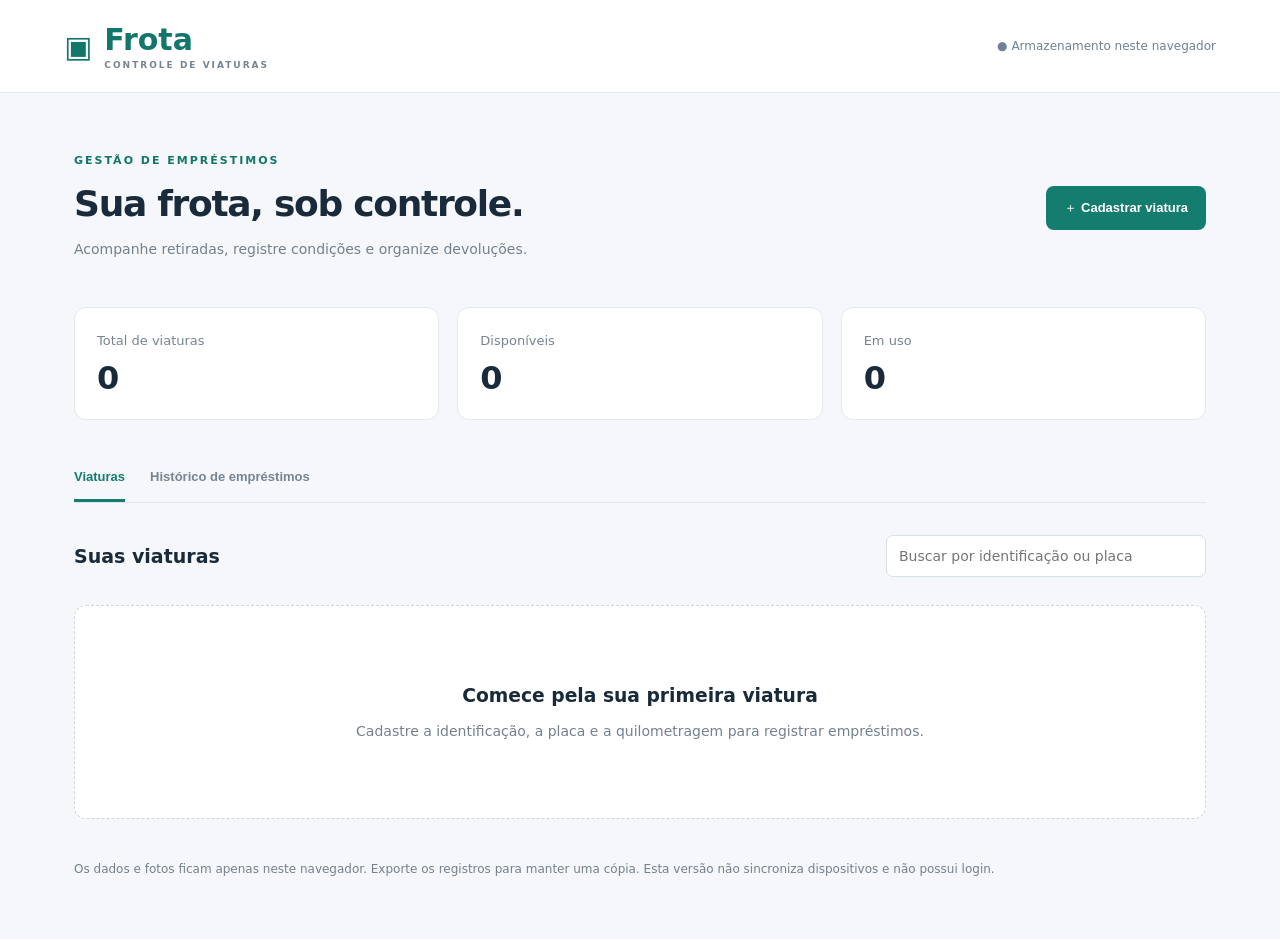
==== google-apps-script/Index.html @ 97249748 "Cria aplicativo de empréstimo de viaturas e integração Google" ====
<!doctype html>
<html lang="pt-BR">
  <head><base target="_top">
    <meta charset="UTF-8" />
    <meta name="viewport" content="width=device-width,initial-scale=1" />
    <title>Frota • Controle de viaturas</title>
    <style>
:root {
  font-family:
    Inter,
    system-ui,
    -apple-system,
    sans-serif;
  color: #192b3b;
  background: #f5f7fa;
  font-synthesis: none;
}
* {
  box-sizing: border-box;
}
body {
  margin: 0;
}
header {
  background: white;
  border-bottom: 1px solid #e3e9ef;
  display: flex;
  justify-content: space-between;
  align-items: center;
  padding: 22px max(5vw, 20px);
}
.brand {
  display: flex;
  gap: 12px;
  align-items: center;
  text-decoration: none;
  color: #12766a;
  font-size: 30px;
  font-weight: 800;
}
.brand small {
  display: block;
  font-size: 9px;
  letter-spacing: 2px;
  color: #778493;
  margin-top: 3px;
}
.local {
  font-size: 12px;
  color: #718096;
}
main {
  max-width: 1180px;
  margin: auto;
  padding: 48px 24px;
}
.heading {
  display: flex;
  justify-content: space-between;
  align-items: center;
  gap: 20px;
}
.eyebrow {
  font-size: 11px;
  letter-spacing: 2px;
  color: #12766a;
  font-weight: 800;
}
h1 {
  font-size: 36px;
  letter-spacing: -1.3px;
  margin: 12px 0;
}
p {
  color: #74818f;
  font-size: 14px;
  line-height: 1.7;
}
button {
  border: 0;
  border-radius: 8px;
  background: #147d70;
  color: white;
  padding: 13px 18px;
  font-weight: 650;
  cursor: pointer;
  font-size: 13px;
}
button:hover {
  filter: brightness(0.95);
}
button:disabled {
  opacity: 0.5;
  cursor: wait;
}
.secondary {
  background: #edf4f3;
  color: #126e62;
}
.stats {
  display: grid;
  grid-template-columns: repeat(3, 1fr);
  gap: 18px;
  margin: 32px 0;
}
.stat {
  background: white;
  border: 1px solid #e4e9ef;
  border-radius: 12px;
  padding: 22px;
}
.stat span {
  color: #778493;
  font-size: 13px;
}
.stat strong {
  display: block;
  font-size: 32px;
  margin-top: 10px;
}
nav {
  display: flex;
  gap: 25px;
  border-bottom: 1px solid #dfe6ed;
  margin: 34px 0 26px;
}
nav button {
  border-radius: 0;
  background: none;
  color: #788492;
  padding: 15px 0;
  border-bottom: 3px solid transparent;
}
nav button.active {
  color: #147d70;
  border-color: #147d70;
}
.section-title {
  display: flex;
  justify-content: space-between;
  align-items: center;
  gap: 16px;
  margin-bottom: 22px;
}
h2 {
  font-size: 19px;
}
input,
textarea,
select {
  width: 100%;
  padding: 12px;
  border: 1px solid #d9e1e8;
  border-radius: 7px;
  background: white;
  color: #263b4a;
  font: inherit;
  font-size: 14px;
}
#search {
  max-width: 320px;
}
.grid {
  display: grid;
  grid-template-columns: repeat(3, 1fr);
  gap: 20px;
}
.card {
  border: 1px solid #e0e7ed;
  background: white;
  border-radius: 12px;
  padding: 22px;
}
.vehicle-icon {
  font-size: 30px;
  background: #f0f5f8;
  padding: 18px;
  border-radius: 9px;
  margin: 16px 0;
}
.badge {
  font-size: 11px;
  padding: 6px 9px;
  border-radius: 20px;
  background: #e5f6ef;
  color: #16855a;
  font-weight: 700;
}
.badge.busy {
  background: #fff1db;
  color: #a66d0e;
}
.card h3 {
  margin: 14px 0 5px;
}
.plate {
  font-size: 12px;
  color: #718096;
  letter-spacing: 1px;
}
.card button {
  width: 100%;
  margin-top: 18px;
}
.empty {
  padding: 60px 24px;
  text-align: center;
  background: white;
  border: 1px dashed #ccd8e1;
  border-radius: 12px;
  grid-column: 1/-1;
}
.empty h3 {
  margin-bottom: 8px;
}
.footnote {
  font-size: 12px;
  margin-top: 40px;
}
dialog {
  width: min(720px, 94vw);
  border: 0;
  border-radius: 15px;
  padding: 26px;
  max-height: 90vh;
  overflow: auto;
  box-shadow: 0 20px 100px #10283740;
}
dialog::backdrop {
  background: #10253788;
}
.dialog-top {
  display: flex;
  justify-content: space-between;
  align-items: center;
  margin-bottom: 15px;
}
.icon {
  background: #f0f3f6;
  color: #667785;
  padding: 8px 12px;
}
label {
  display: block;
  font-size: 13px;
  font-weight: 600;
  margin: 12px 0 6px;
}
.fields {
  display: grid;
  grid-template-columns: 1fr 1fr;
  gap: 0 16px;
}
.full {
  grid-column: 1/-1;
}
.photos {
  display: grid;
  grid-template-columns: 1fr 1fr;
  gap: 12px;
}
.photo {
  background: #f7f9fb;
  border: 1px dashed #ccd6df;
  border-radius: 8px;
  padding: 12px;
}
.photo input {
  padding: 6px;
  font-size: 11px;
}
.photo img {
  width: 100%;
  height: 110px;
  object-fit: cover;
  margin-top: 8px;
  border-radius: 5px;
}
.equipment {
  display: grid;
  grid-template-columns: 1fr 1fr 1fr;
  gap: 10px;
}
.actions {
  display: flex;
  justify-content: flex-end;
  gap: 10px;
  margin-top: 24px;
}
.note {
  background: #edf5f4;
  padding: 12px;
  border-radius: 8px;
  font-size: 12px;
  color: #427168;
}
.record {
  background: white;
  border: 1px solid #e0e7ed;
  padding: 20px;
  border-radius: 10px;
  display: flex;
  align-items: center;
  justify-content: space-between;
  gap: 16px;
  margin-bottom: 12px;
}
.record p {
  margin: 5px 0;
}
.record button {
  flex-shrink: 0;
}
.error {
  color: #b83232;
  font-size: 13px;
}
#toast {
  position: fixed;
  bottom: 24px;
  left: 50%;
  transform: translateX(-50%);
  background: #173e36;
  color: white;
  border-radius: 8px;
  padding: 14px 22px;
  display: none;
  z-index: 5;
}
dl {
  display: grid;
  grid-template-columns: 130px 1fr;
  gap: 10px;
  font-size: 14px;
}
dt {
  color: #73818e;
}
dd {
  margin: 0;
  overflow-wrap: anywhere;
}
@media (max-width: 760px) {
  .heading {
    align-items: flex-start;
    flex-direction: column;
  }
  h1 {
    font-size: 29px;
  }
  .grid {
    grid-template-columns: 1fr;
  }
  .stats {
    gap: 8px;
  }
  .stat {
    padding: 15px;
  }
  .stat span {
    font-size: 11px;
  }
  .local {
    max-width: 140px;
    text-align: right;
    font-size: 10px;
  }
  .section-title {
    align-items: flex-start;
    flex-direction: column;
  }
  #search {
    max-width: none;
  }
  .fields,
  .equipment {
    grid-template-columns: 1fr;
  }
  .record {
    align-items: flex-start;
    flex-direction: column;
  }
  main {
    padding-top: 28px;
  }
}

</style>
  </head>
  <body>
    <header>
      <a class="brand" href="#"
        >▣ <span>Frota<small>CONTROLE DE VIATURAS</small></span></a
      ><span class="local">● Armazenamento neste navegador</span>
    </header>
    <main>
      <div class="heading">
        <div>
          <p class="eyebrow">GESTÃO DE EMPRÉSTIMOS</p>
          <h1>Sua frota, sob controle.</h1>
          <p>Acompanhe retiradas, registre condições e organize devoluções.</p>
        </div>
        <button id="addVehicle">＋ Cadastrar viatura</button>
      </div>
      <div id="stats" class="stats"></div>
      <nav>
        <button class="active" data-tab="fleet">Viaturas</button
        ><button data-tab="history">Histórico de empréstimos</button>
      </nav>
      <section id="fleet">
        <div class="section-title">
          <h2>Suas viaturas</h2>
          <input
            id="search"
            placeholder="Buscar por identificação ou placa"
            aria-label="Buscar viaturas"
          />
        </div>
        <div id="vehicles" class="grid"></div>
      </section>
      <section id="history" hidden>
        <div class="section-title">
          <h2>Histórico de empréstimos</h2>
          <button id="export" class="secondary">
            Exportar registros (JSON)
          </button>
        </div>
        <div id="records"></div>
      </section>
      <p class="footnote">
        Os dados e fotos ficam apenas neste navegador. Exporte os registros para
        manter uma cópia. Esta versão não sincroniza dispositivos e não possui
        login.
      </p>
    </main>
    <dialog id="modal">
      <div class="dialog-top">
        <h2 id="modalTitle"></h2>
        <button id="close" class="icon" aria-label="Fechar">✕</button>
      </div>
      <div id="modalBody"></div>
    </dialog>
    <div id="toast" role="status"></div>
    <script>
"use strict";
const $ = (s) => document.querySelector(s),
  key = "frota-v1";
const cloud =
  typeof google !== "undefined" && google.script && google.script.run;
let version = null;
const rpc = (name, ...args) =>
  new Promise((resolve, reject) =>
    google.script.run
      .withSuccessHandler(resolve)
      .withFailureHandler(reject)
      [name](...args),
  );
let db = { vehicles: [], loans: [] };
try {
  const saved = cloud ? null : JSON.parse(localStorage.getItem(key));
  if (saved && Array.isArray(saved.vehicles) && Array.isArray(saved.loans))
    db = saved;
} catch {
  alert(
    "Não foi possível ler os dados locais. Exporte uma cópia antes de registrar novos dados.",
  );
}
const esc = (v) =>
  String(v ?? "").replace(
    /[&<>"']/g,
    (c) =>
      ({ "&": "&amp;", "<": "&lt;", ">": "&gt;", '"': "&quot;", "'": "&#39;" })[
        c
      ],
  );
const date = (v) => new Date(v).toLocaleString("pt-BR");
const active = (id) => db.loans.find((l) => l.vehicleId === id && !l.returned);
const vehicle = (id) => db.vehicles.find((v) => v.id === id);
function toast(message) {
  $("#toast").textContent = message;
  $("#toast").style.display = "block";
  setTimeout(() => ($("#toast").style.display = "none"), 4000);
}
async function save(next) {
  if (cloud) {
    let change;
    if (next.vehicles.length === db.vehicles.length + 1)
      change = {
        type: "vehicle",
        vehicle: next.vehicles[next.vehicles.length - 1],
      };
    else if (next.loans.length === db.loans.length + 1)
      change = { type: "loan", loan: next.loans[next.loans.length - 1] };
    else {
      const updated = next.loans.find(
        (l) => l.returned && !db.loans.find((old) => old.id === l.id)?.returned,
      );
      if (!updated) throw new Error("Operação inválida.");
      change = {
        type: "return",
        loanId: updated.id,
        returned: updated.returned,
      };
    }
    const result = await rpc("applyChange", change, version);
    db = result.db;
    version = result.version;
  } else {
    localStorage.setItem(key, JSON.stringify(next));
    db = next;
  }
  render();
}
function modal(title, content) {
  $("#modalTitle").textContent = title;
  $("#modalBody").innerHTML = content;
  $("#modal").showModal();
}
$("#close").onclick = () => $("#modal").close();
document.querySelectorAll("[data-tab]").forEach(
  (b) =>
    (b.onclick = () => {
      document
        .querySelectorAll("[data-tab]")
        .forEach((x) => x.classList.toggle("active", x === b));
      $("#fleet").hidden = b.dataset.tab !== "fleet";
      $("#history").hidden = b.dataset.tab !== "history";
    }),
);
function render() {
  const busy = db.vehicles.filter((v) => active(v.id)).length;
  $("#stats").innerHTML = [
    ["Total de viaturas", db.vehicles.length],
    ["Disponíveis", db.vehicles.length - busy],
    ["Em uso", busy],
  ]
    .map(
      ([label, n]) =>
        `<div class="stat"><span>${label}</span><strong>${n}</strong></div>`,
    )
    .join("");
  const query = $("#search").value.toLowerCase();
  const list = db.vehicles.filter((v) =>
    (v.name + " " + v.plate).toLowerCase().includes(query),
  );
  $("#vehicles").innerHTML =
    list
      .map((v) => {
        const loan = active(v.id);
        return `<article class="card"><span class="badge ${loan ? "busy" : ""}">${loan ? "Em uso" : "Disponível"}</span><div class="vehicle-icon">🚙</div><h3>${esc(v.name)}</h3><div class="plate">${esc(v.plate)}</div><p>${v.odometer.toLocaleString("pt-BR")} km${loan ? ` · ${esc(loan.name)}` : ""}</p><button data-action="${loan ? "return" : "loan"}" data-id="${v.id}" class="${loan ? "secondary" : ""}">${loan ? "Registrar devolução" : "Registrar retirada"}</button></article>`;
      })
      .join("") ||
    `<div class="empty"><h3>${db.vehicles.length ? "Nenhuma viatura encontrada" : "Comece pela sua primeira viatura"}</h3><p>Cadastre a identificação, a placa e a quilometragem para registrar empréstimos.</p></div>`;
  $("#records").innerHTML =
    [...db.loans]
      .reverse()
      .map(
        (l) =>
          `<article class="record"><div><span class="badge ${l.returned ? "" : "busy"}">${l.returned ? "Devolvido" : "Em andamento"}</span><h3>${esc(vehicle(l.vehicleId)?.name)} · ${esc(vehicle(l.vehicleId)?.plate)}</h3><p>${esc(l.name)} · Matrícula ${esc(l.registration)}</p><p>Retirada: ${date(l.started)}${l.returned ? " · Devolução: " + date(l.returned.at) : ""}</p></div><button class="secondary" data-action="detail" data-id="${l.id}">Ver checklist</button></article>`,
      )
      .join("") ||
    '<div class="empty"><h3>Nenhum empréstimo registrado</h3><p>As retiradas e devoluções aparecerão aqui.</p></div>';
}
$("#search").oninput = render;
document.addEventListener("click", (e) => {
  const b = e.target.closest("[data-action]");
  if (!b) return;
  if (b.dataset.action === "detail") details(b.dataset.id);
  else checklist(b.dataset.id, b.dataset.action === "return");
});
$("#addVehicle").onclick = () => {
  modal(
    "Cadastrar viatura",
    `<form id="vehicleForm"><label>Identificação da viatura<input name="name" required maxlength="100" placeholder="Ex.: Viatura 01 — SUV"></label><label>Placa<input name="plate" required maxlength="12" placeholder="Ex.: ABC1D23"></label><label>Odômetro atual (km)<input name="odometer" type="number" min="0" step="1" required></label><p class="error" id="formError" role="alert"></p><div class="actions"><button>Cadastrar viatura</button></div></form>`,
  );
  $("#vehicleForm").onsubmit = async (e) => {
    e.preventDefault();
    const f = new FormData(e.target);
    const name = f.get("name").trim(),
      plate = f.get("plate").trim().toUpperCase().replace(/\s|-/g, "");
    if (!name || !plate) return error("Preencha a identificação e a placa.");
    if (db.vehicles.some((v) => v.plate === plate))
      return error("Esta placa já está cadastrada.");
    try {
      e.target.querySelector("button").disabled = true;
      await save({
        ...db,
        vehicles: [
          ...db.vehicles,
          {
            id: crypto.randomUUID(),
            name,
            plate,
            odometer: Number(f.get("odometer")),
          },
        ],
      });
      $("#modal").close();
      toast("Viatura cadastrada.");
    } catch (err) {
      e.target.querySelector("button").disabled = false;
      error(
        cloud
          ? err.message
          : "Não foi possível salvar no navegador. Verifique o espaço disponível.",
      );
    }
  };
};
const photoNames = [
  ["front", "Frontal"],
  ["rear", "Traseira"],
  ["right", "Lateral direita"],
  ["left", "Lateral esquerda"],
  ["dashboard", "Painel"],
  ["seats", "Bancos"],
];
const equipment = [
  ["spare", "Pneu estepe"],
  ["wrench", "Chave de roda"],
  ["jack", "Macaco"],
];
function error(message) {
  $("#formError").textContent = message;
}
function checklist(id, isReturn) {
  const v = vehicle(id),
    loan = active(id);
  if (isReturn && !loan) return;
  const min = v.odometer;
  modal(
    isReturn ? "Registrar devolução" : "Registrar retirada",
    `<p class="note">${esc(v.name)} · ${esc(v.plate)} · Último registro: ${min.toLocaleString("pt-BR")} km</p><form id="checkForm"><div class="fields">${isReturn ? `<p class="full">Responsável: <strong>${esc(loan.name)}</strong> · Matrícula ${esc(loan.registration)}</p>` : '<label>Nome do locatário<input name="name" required maxlength="120" autocomplete="name"></label><label>Matrícula<input name="registration" required maxlength="50"></label>'}<label class="full">Odômetro ${isReturn ? "na devolução" : "na retirada"} (km)<input name="odometer" type="number" min="${min}" step="1" required value="${min}"></label></div><h3>Equipamentos obrigatórios</h3><div class="equipment">${equipment.map(([k, t]) => `<label>${t}<select name="${k}" required><option value="">Selecionar</option><option>Presente e em bom estado</option><option>Presente com avaria</option><option>Ausente</option></select></label>`).join("")}</div><h3>Fotos do checklist</h3><p>Todas as seis fotos são obrigatórias. Use a câmera ou selecione uma imagem.</p><div class="photos">${photoNames.map(([k, t]) => `<label class="photo">${t}<input type="file" name="${k}" accept="image/*" capture="environment" required><img hidden alt="Prévia: ${t}"></label>`).join("")}</div><label>Observações / avarias<textarea name="notes" rows="3" maxlength="3000" placeholder="Descreva riscos, danos ou equipamentos ausentes"></textarea></label><p class="error" id="formError" role="alert"></p><div class="actions"><button id="submitCheck">${isReturn ? "Confirmar devolução" : "Confirmar retirada"}</button></div></form>`,
  );
  document.querySelectorAll(".photo input").forEach(
    (input) =>
      (input.onchange = () => {
        const img = input.nextElementSibling;
        if (img.dataset.url) URL.revokeObjectURL(img.dataset.url);
        const file = input.files[0];
        img.hidden = !file;
        if (file) {
          const url = URL.createObjectURL(file);
          img.dataset.url = url;
          img.src = url;
        }
      }),
  );
  $("#checkForm").onsubmit = async (e) => {
    e.preventDefault();
    const form = e.target,
      f = new FormData(form),
      odometer = Number(f.get("odometer"));
    if (!Number.isSafeInteger(odometer) || odometer < min)
      return error("A quilometragem não pode ser inferior ao último registro.");
    if (!isReturn && (!f.get("name").trim() || !f.get("registration").trim()))
      return error("Preencha o nome e a matrícula.");
    $("#submitCheck").disabled = true;
    $("#submitCheck").textContent = "Salvando fotos…";
    try {
      const photos = {};
      for (const [k] of photoNames) photos[k] = await compress(f.get(k));
      const check = {
        odometer,
        equipment: Object.fromEntries(equipment.map(([k]) => [k, f.get(k)])),
        photos,
        notes: f.get("notes").trim(),
      };
      const now = new Date().toISOString();
      const loans = isReturn
        ? db.loans.map((l) =>
            l.id === loan.id ? { ...l, returned: { ...check, at: now } } : l,
          )
        : [
            ...db.loans,
            {
              id: crypto.randomUUID(),
              vehicleId: id,
              name: f.get("name").trim(),
              registration: f.get("registration").trim(),
              started: now,
              checkout: check,
              returned: null,
            },
          ];
      await save({
        ...db,
        vehicles: db.vehicles.map((x) =>
          x.id === id ? { ...x, odometer } : x,
        ),
        loans,
      });
      $("#modal").close();
      toast(
        isReturn
          ? "Devolução registrada. Viatura disponível."
          : "Retirada registrada.",
      );
    } catch (err) {
      error(
        cloud
          ? err.message
          : err.message === "image"
            ? "Não foi possível abrir uma das fotos. Escolha uma imagem JPEG, PNG ou WebP válida."
            : "Não foi possível salvar. O armazenamento pode estar cheio; exporte os registros para backup.",
      );
      $("#submitCheck").disabled = false;
      $("#submitCheck").textContent = "Tentar salvar novamente";
    }
  };
}
function compress(file) {
  return new Promise((resolve, reject) => {
    if (!file || !file.size || !file.type.startsWith("image/"))
      return reject(new Error("image"));
    const url = URL.createObjectURL(file),
      img = new Image();
    img.onload = () => {
      try {
        const ratio = Math.min(1, 1000 / Math.max(img.width, img.height)),
          canvas = document.createElement("canvas");
        canvas.width = Math.max(1, Math.round(img.width * ratio));
        canvas.height = Math.max(1, Math.round(img.height * ratio));
        canvas
          .getContext("2d")
          .drawImage(img, 0, 0, canvas.width, canvas.height);
        resolve(canvas.toDataURL("image/jpeg", 0.7));
      } catch {
        reject(new Error("image"));
      } finally {
        URL.revokeObjectURL(url);
      }
    };
    img.onerror = () => {
      URL.revokeObjectURL(url);
      reject(new Error("image"));
    };
    img.src = url;
  });
}
async function details(id) {
  let l = db.loans.find((x) => x.id === id);
  if (cloud) {
    modal("Carregando checklist", "<p>Buscando fotos no Drive…</p>");
    try {
      l = await rpc("loadPhotos", id);
    } catch (err) {
      $("#modalBody").textContent = err.message;
      return;
    }
    $("#modal").close();
  }
  function block(title, c) {
    return `<h3>${title}</h3><p>Odômetro: ${c.odometer.toLocaleString("pt-BR")} km</p><dl>${equipment.map(([k, t]) => `<dt>${t}</dt><dd>${esc(c.equipment[k])}</dd>`).join("")}</dl><p>${esc(c.notes || "Sem observações.")}</p><div class="photos">${photoNames.map(([k, t]) => `<div class="photo"><strong>${t}</strong><img src="${esc(c.photos[k])}" alt="${t}"></div>`).join("")}</div>`;
  }
  modal(
    "Detalhes do empréstimo",
    `<p><strong>${esc(l.name)}</strong> · Matrícula ${esc(l.registration)}</p><p>${esc(vehicle(l.vehicleId)?.name)} · ${esc(vehicle(l.vehicleId)?.plate)}</p><p>Retirada: ${date(l.started)}</p>${block("Checklist de retirada", l.checkout)}${l.returned ? `<p>Devolução: ${date(l.returned.at)} · Percurso: ${l.returned.odometer - l.checkout.odometer} km</p>${block("Checklist de devolução", l.returned)}` : ""}`,
  );
}
$("#export").onclick = () => {
  const blob = new Blob(
      [
        JSON.stringify(
          { ...db, exportedAt: new Date().toISOString() },
          null,
          2,
        ),
      ],
      { type: "application/json" },
    ),
    url = URL.createObjectURL(blob),
    a = document.createElement("a");
  a.href = url;
  a.download =
    "frota-backup-" + new Date().toISOString().slice(0, 10) + ".json";
  a.click();
  setTimeout(() => URL.revokeObjectURL(url), 1000);
};
render();
if (cloud) {
  document.querySelector("main").inert = true;
  document.querySelector(".local").textContent = "Conectando à instituição…";
  rpc("loadApp")
    .then((result) => {
      db = result.db;
      version = result.version;
      render();
      document.querySelector("main").inert = false;
      document.querySelector(".local").textContent = result.email;
      document.querySelector(".footnote").textContent =
        "Registros compartilhados na planilha institucional. Fotos privadas no Drive. A exportação JSON contém os registros e IDs das fotos; ela não substitui um backup dos arquivos do Drive.";
    })
    .catch((err) => {
      document.querySelector(".local").textContent = "Acesso indisponível";
      toast(err.message);
      document.querySelector(".footnote").textContent =
        "Não foi possível acessar os registros: " + err.message;
    });
}

</script>
  </body>
</html>
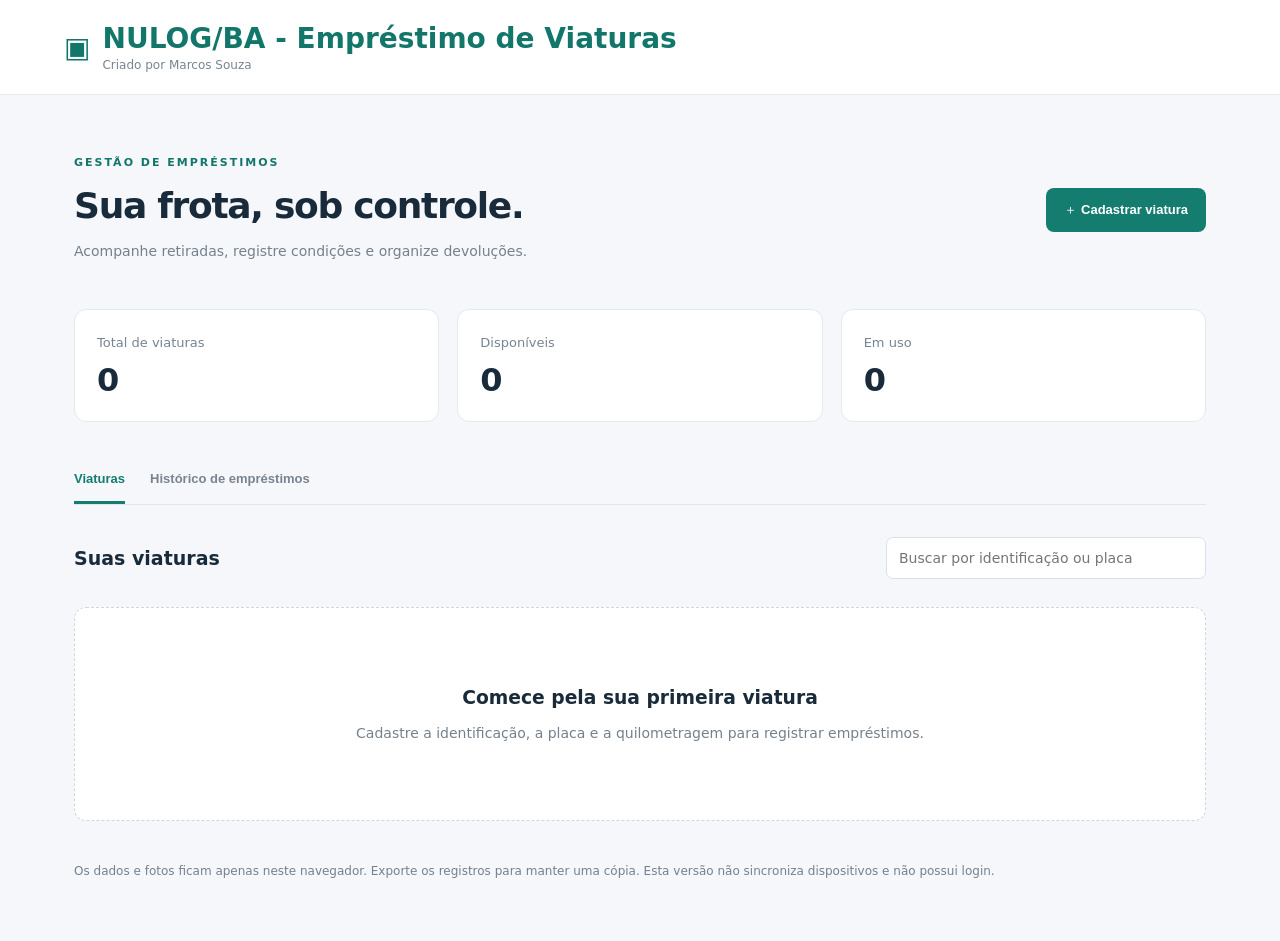
==== commit 0d51c8ef: "Personaliza identidade do app para NULOG/BA" ====
--- a/google-apps-script/Index.html
+++ b/google-apps-script/Index.html
@@ -3,7 +3,7 @@
   <head><base target="_top">
     <meta charset="UTF-8" />
     <meta name="viewport" content="width=device-width,initial-scale=1" />
-    <title>Frota • Controle de viaturas</title>
+    <title>NULOG/BA - Empréstimo de Viaturas</title>
     <style>
 :root {
   font-family:
@@ -35,13 +35,14 @@
   align-items: center;
   text-decoration: none;
   color: #12766a;
-  font-size: 30px;
+  font-size: clamp(18px, 3vw, 28px);
   font-weight: 800;
 }
 .brand small {
   display: block;
-  font-size: 9px;
-  letter-spacing: 2px;
+  font-size: 12px;
+  font-weight: 400;
+  letter-spacing: 0;
   color: #778493;
   margin-top: 3px;
 }
@@ -360,8 +361,12 @@
   .stat span {
     font-size: 11px;
   }
+  header {
+    flex-wrap: wrap;
+    gap: 12px;
+  }
   .local {
-    max-width: 140px;
+    max-width: 100%;
     text-align: right;
     font-size: 10px;
   }
@@ -390,8 +395,8 @@
   <body>
     <header>
       <a class="brand" href="#"
-        >▣ <span>Frota<small>CONTROLE DE VIATURAS</small></span></a
-      ><span class="local">● Armazenamento neste navegador</span>
+        >▣ <span>NULOG/BA - Empréstimo de Viaturas<small>Criado por Marcos Souza</small></span></a
+      ><span class="local" hidden aria-live="polite"></span>
     </header>
     <main>
       <div class="heading">
@@ -780,6 +785,7 @@
 render();
 if (cloud) {
   document.querySelector("main").inert = true;
+  document.querySelector(".local").hidden = false;
   document.querySelector(".local").textContent = "Conectando à instituição…";
   rpc("loadApp")
     .then((result) => {
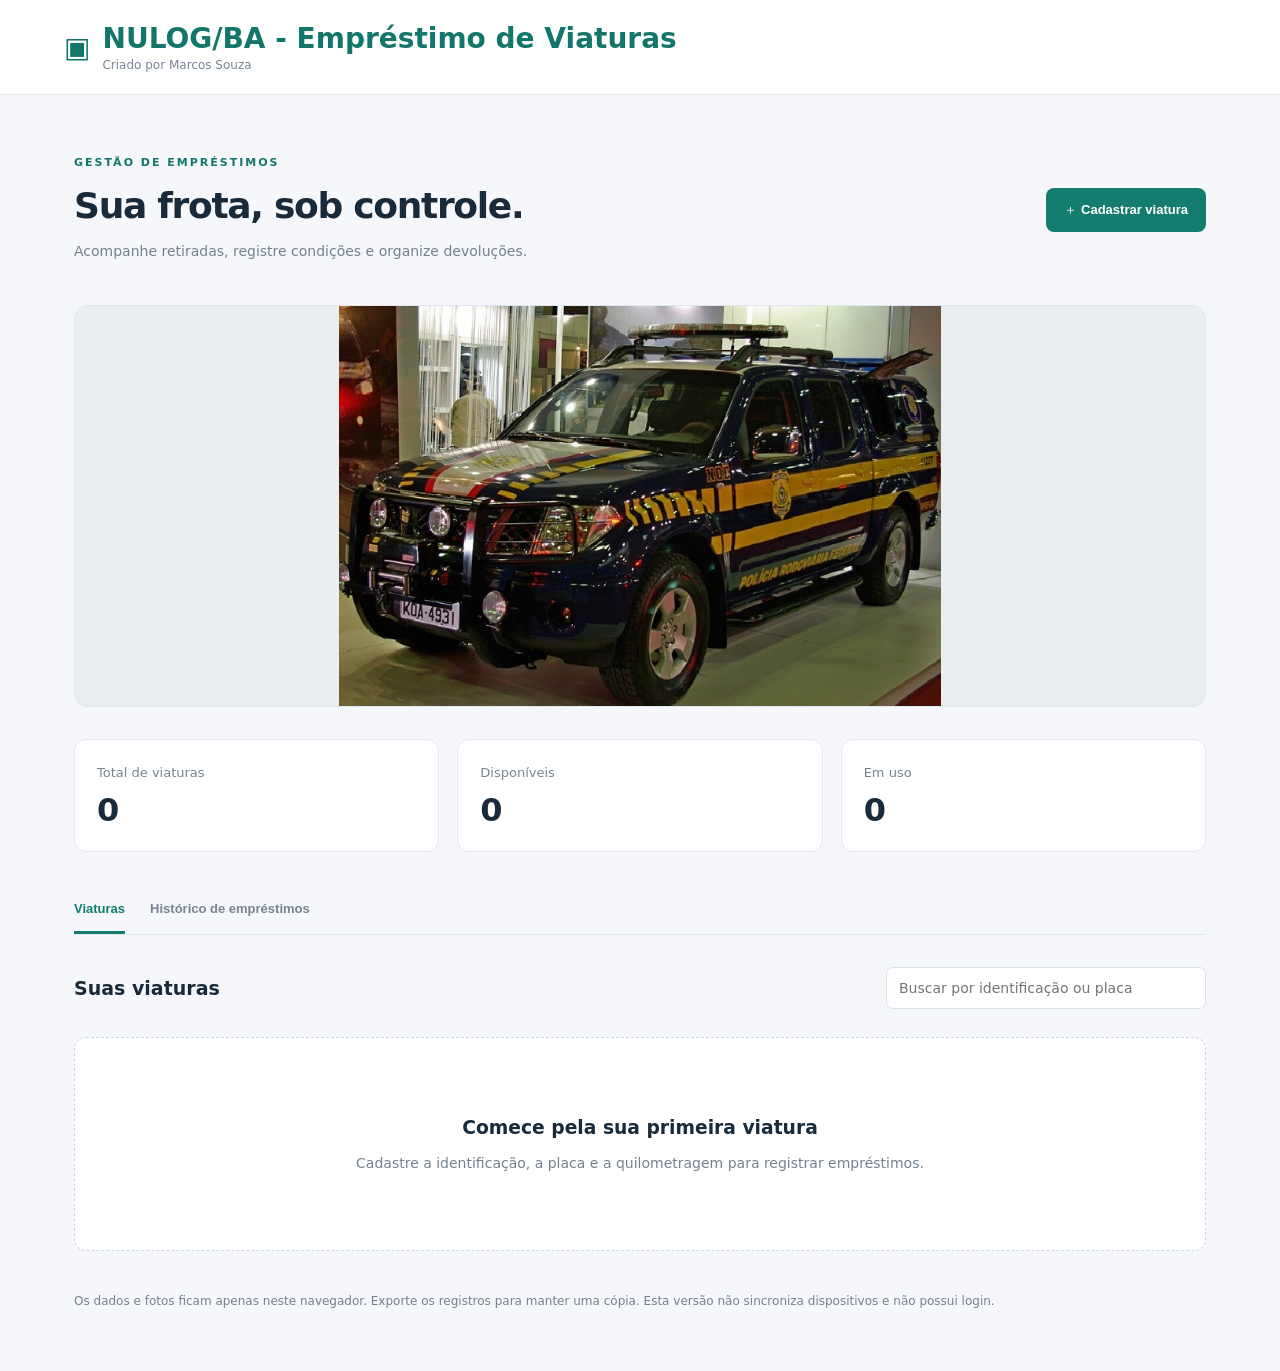
==== commit 4c6104e7: "Inclui foto da viatura PRF na tela inicial" ====
--- a/google-apps-script/Index.html
+++ b/google-apps-script/Index.html
@@ -388,6 +388,21 @@
   main {
     padding-top: 28px;
   }
+}
+
+.hero-photo {
+  margin: 28px 0 0;
+  overflow: hidden;
+  border: 1px solid #dfe6ed;
+  border-radius: 14px;
+  background: #e9eef1;
+}
+.hero-photo img {
+  display: block;
+  width: 100%;
+  height: auto;
+  max-height: 400px;
+  object-fit: contain;
 }
 
 </style>
@@ -407,6 +422,15 @@
         </div>
         <button id="addVehicle">＋ Cadastrar viatura</button>
       </div>
+      <figure class="hero-photo">
+        <img
+          src="[data-uri]"
+          alt="Viatura da Polícia Rodoviária Federal"
+          width="765"
+          height="509"
+          fetchpriority="high"
+        />
+      </figure>
       <div id="stats" class="stats"></div>
       <nav>
         <button class="active" data-tab="fleet">Viaturas</button
